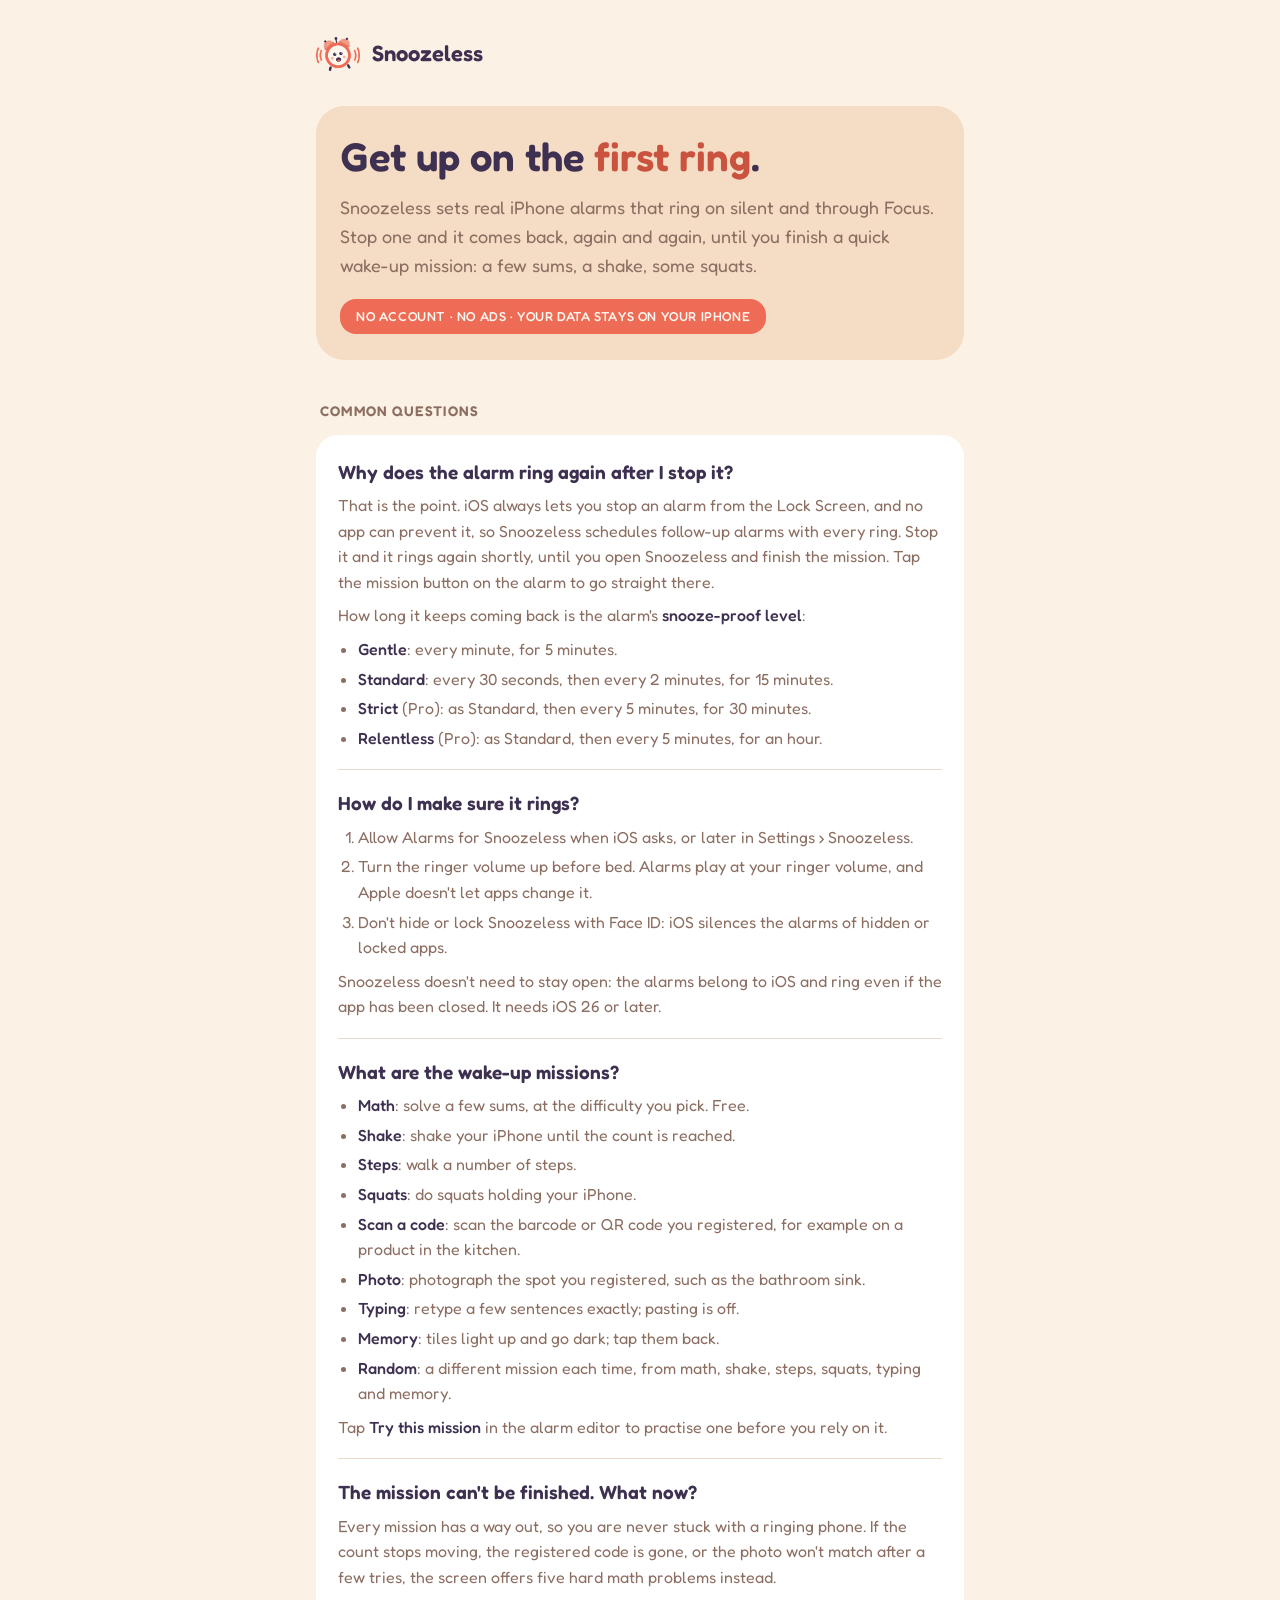
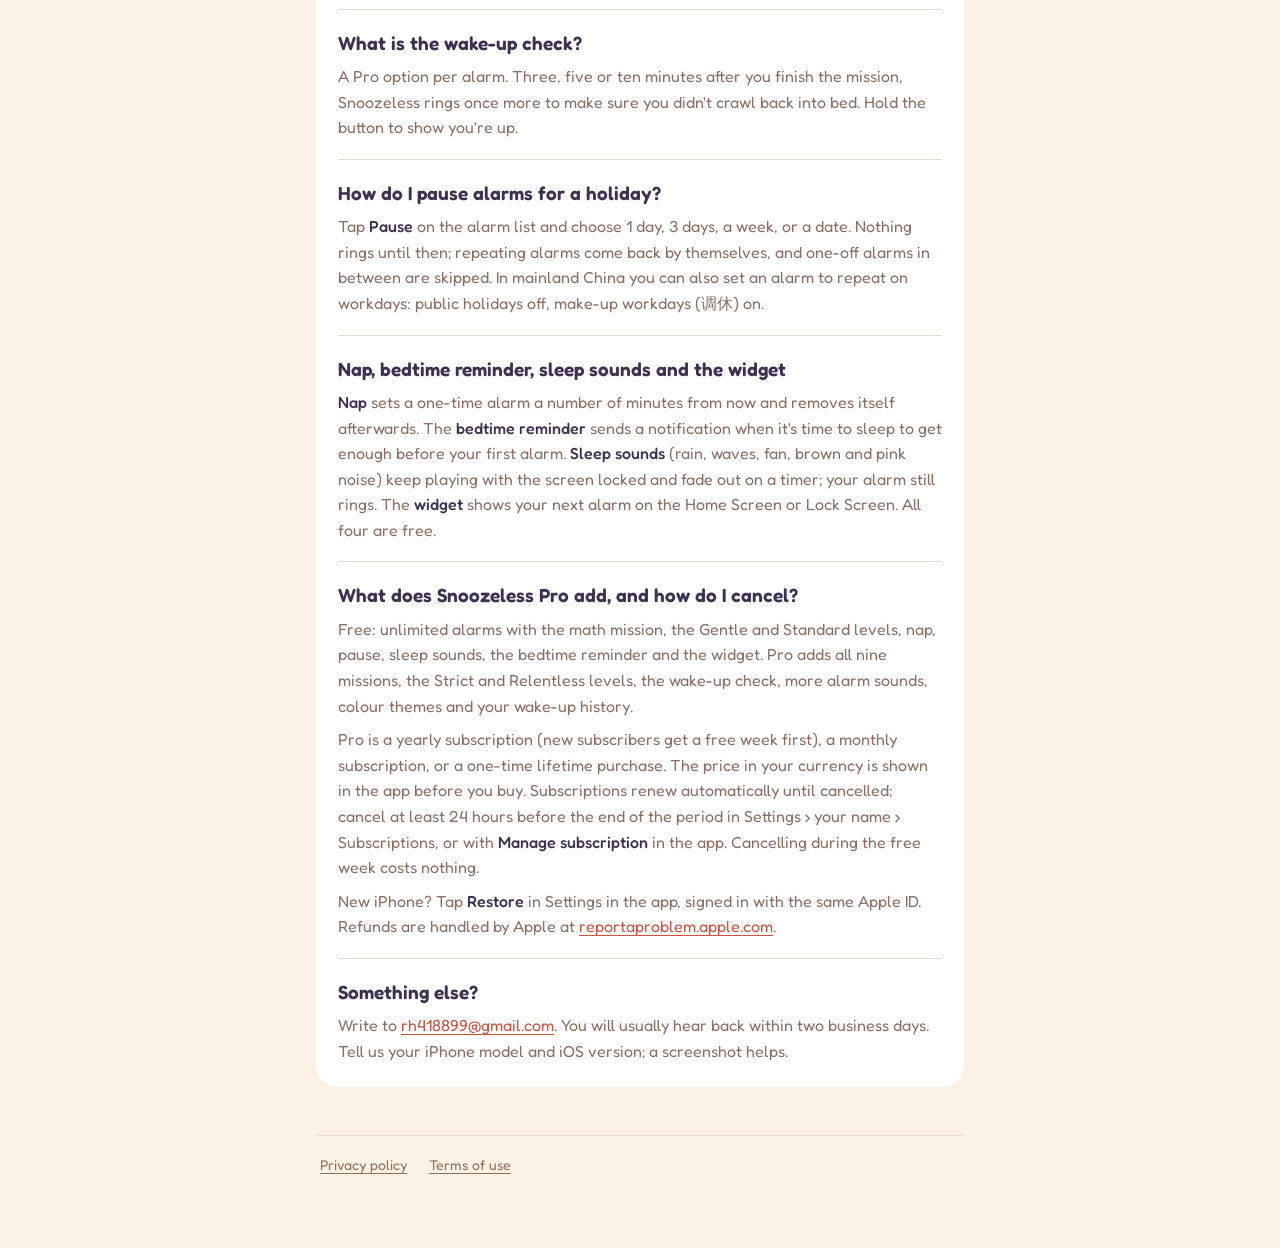
==== index.html @ d2d40687 "Support page and privacy policy for Snoozeless: Alarm Clock Co-Authored-By: Claude Opus 5.5 <noreply" ====
<!doctype html>
<html lang="en">
<head>
  <meta charset="utf-8">
  <meta name="viewport" content="width=device-width, initial-scale=1">
  <title>Snoozeless · Support</title>
  <meta name="description" content="Support for Snoozeless: Alarm Clock, the iPhone alarm that keeps coming back until you finish a quick wake-up mission.">
  <meta name="theme-color" content="#FBF1E4">
  <link rel="icon" href="favicon.png">
  <link rel="apple-touch-icon" href="apple-touch-icon.png">
  <link rel="preconnect" href="https://fonts.googleapis.com">
  <link rel="preconnect" href="https://fonts.gstatic.com" crossorigin>
  <link rel="stylesheet" href="https://fonts.googleapis.com/css2?family=Fredoka:wght@400;500;600&display=swap">
  <link rel="stylesheet" href="style.css">
</head>
<body>
<main>
  <a class="top" href="./"><img src="mark.png" alt=""><span>Snoozeless</span></a>

  <div class="hero">
    <h1>Get up on the <em>first ring</em>.</h1>
    <p class="lede">
      Snoozeless sets real iPhone alarms that ring on silent and through Focus. Stop one and it comes
      back, again and again, until you finish a quick wake-up mission: a few sums, a shake, some squats.
    </p>
    <span class="badge">NO ACCOUNT · NO ADS · YOUR DATA STAYS ON YOUR IPHONE</span>
  </div>

  <h2>Common questions</h2>
  <div class="card">
    <div class="entry">
      <strong>Why does the alarm ring again after I stop it?</strong>
      <p>
        That is the point. iOS always lets you stop an alarm from the Lock Screen, and no app can prevent
        it, so Snoozeless schedules follow-up alarms with every ring. Stop it and it rings again shortly,
        until you open Snoozeless and finish the mission. Tap the mission button on the alarm to go
        straight there.
      </p>
      <p>How long it keeps coming back is the alarm's <b>snooze-proof level</b>:</p>
      <ul>
        <li><b>Gentle</b>: every minute, for 5 minutes.</li>
        <li><b>Standard</b>: every 30 seconds, then every 2 minutes, for 15 minutes.</li>
        <li><b>Strict</b> (Pro): as Standard, then every 5 minutes, for 30 minutes.</li>
        <li><b>Relentless</b> (Pro): as Standard, then every 5 minutes, for an hour.</li>
      </ul>
    </div>
    <div class="entry">
      <strong>How do I make sure it rings?</strong>
      <ol>
        <li>Allow Alarms for Snoozeless when iOS asks, or later in Settings › Snoozeless.</li>
        <li>Turn the ringer volume up before bed. Alarms play at your ringer volume, and Apple doesn't let apps change it.</li>
        <li>Don't hide or lock Snoozeless with Face ID: iOS silences the alarms of hidden or locked apps.</li>
      </ol>
      <p>
        Snoozeless doesn't need to stay open: the alarms belong to iOS and ring even if the app has been
        closed. It needs iOS 26 or later.
      </p>
    </div>
    <div class="entry">
      <strong>What are the wake-up missions?</strong>
      <ul>
        <li><b>Math</b>: solve a few sums, at the difficulty you pick. Free.</li>
        <li><b>Shake</b>: shake your iPhone until the count is reached.</li>
        <li><b>Steps</b>: walk a number of steps.</li>
        <li><b>Squats</b>: do squats holding your iPhone.</li>
        <li><b>Scan a code</b>: scan the barcode or QR code you registered, for example on a product in the kitchen.</li>
        <li><b>Photo</b>: photograph the spot you registered, such as the bathroom sink.</li>
        <li><b>Typing</b>: retype a few sentences exactly; pasting is off.</li>
        <li><b>Memory</b>: tiles light up and go dark; tap them back.</li>
        <li><b>Random</b>: a different mission each time, from math, shake, steps, squats, typing and memory.</li>
      </ul>
      <p>Tap <b>Try this mission</b> in the alarm editor to practise one before you rely on it.</p>
    </div>
    <div class="entry">
      <strong>The mission can't be finished. What now?</strong>
      <p>
        Every mission has a way out, so you are never stuck with a ringing phone. If the count stops
        moving, the registered code is gone, or the photo won't match after a few tries, the screen offers
        five hard math problems instead.
      </p>
    </div>
    <div class="entry">
      <strong>What is the wake-up check?</strong>
      <p>
        A Pro option per alarm. Three, five or ten minutes after you finish the mission, Snoozeless rings
        once more to make sure you didn't crawl back into bed. Hold the button to show you're up.
      </p>
    </div>
    <div class="entry">
      <strong>How do I pause alarms for a holiday?</strong>
      <p>
        Tap <b>Pause</b> on the alarm list and choose 1 day, 3 days, a week, or a date. Nothing rings until
        then; repeating alarms come back by themselves, and one-off alarms in between are skipped.
        In mainland China you can also set an alarm to repeat on workdays: public holidays off, make-up
        workdays (调休) on.
      </p>
    </div>
    <div class="entry">
      <strong>Nap, bedtime reminder, sleep sounds and the widget</strong>
      <p>
        <b>Nap</b> sets a one-time alarm a number of minutes from now and removes itself afterwards.
        The <b>bedtime reminder</b> sends a notification when it's time to sleep to get enough before
        your first alarm. <b>Sleep sounds</b> (rain, waves, fan, brown and pink noise) keep playing with
        the screen locked and fade out on a timer; your alarm still rings. The <b>widget</b> shows your
        next alarm on the Home Screen or Lock Screen. All four are free.
      </p>
    </div>
    <div class="entry">
      <strong>What does Snoozeless Pro add, and how do I cancel?</strong>
      <p>
        Free: unlimited alarms with the math mission, the Gentle and Standard levels, nap, pause, sleep
        sounds, the bedtime reminder and the widget. Pro adds all nine missions, the Strict and
        Relentless levels, the wake-up check, more alarm sounds, colour themes and your wake-up history.
      </p>
      <p>
        Pro is a yearly subscription (new subscribers get a free week first), a monthly subscription, or
        a one-time lifetime purchase. The price in your currency is shown in the app before you buy.
        Subscriptions renew automatically until cancelled; cancel at least 24 hours before the end of
        the period in Settings › your name › Subscriptions, or with <b>Manage subscription</b> in the
        app. Cancelling during the free week costs nothing.
      </p>
      <p>
        New iPhone? Tap <b>Restore</b> in Settings in the app, signed in with the same Apple ID. Refunds
        are handled by Apple at <a href="https://reportaproblem.apple.com">reportaproblem.apple.com</a>.
      </p>
    </div>
    <div class="entry">
      <strong>Something else?</strong>
      <p>
        Write to <a href="mailto:rh418899@gmail.com?subject=Snoozeless">rh418899@gmail.com</a>. You will
        usually hear back within two business days. Tell us your iPhone model and iOS version; a
        screenshot helps.
      </p>
    </div>
  </div>

  <footer>
    <a href="privacy.html">Privacy policy</a>
    <a href="https://www.apple.com/legal/internet-services/itunes/dev/stdeula/">Terms of use</a>
  </footer>
</main>
</body>
</html>
---- style.css ----
:root {
  --bg: #FBF1E4;
  --card: #FFFFFF;
  --line: #EADBCD;
  --stage: #F5DCC4;
  --text: #3E3050;
  --muted: #8C6E62;
  --tomato: #EE6B55;
  --tomato-text: #C9533F;
  --font: 'Fredoka', system-ui, -apple-system, 'Segoe UI', sans-serif;
}
* { box-sizing: border-box; }
html { background: var(--bg); }
body { margin: 0; color: var(--text); background: var(--bg); font-family: var(--font); line-height: 1.6; -webkit-font-smoothing: antialiased; min-height: 100vh; }
main { max-width: 680px; margin: 0 auto; padding: 36px 16px 72px; }
.top { display: inline-flex; align-items: center; gap: 12px; text-decoration: none; color: var(--text); }
.top img { width: 44px; height: auto; }
.top span { font-weight: 600; font-size: 22px; }
.hero { margin-top: 28px; background: var(--stage); border-radius: 28px; padding: 28px 24px 26px; }
h1 { font-weight: 600; font-size: 40px; line-height: 1.12; margin: 0; }
h1 em { font-style: normal; color: var(--tomato-text); }
.lede { font-size: 18px; color: var(--muted); margin: 14px 0 0; }
.meta { font-size: 13px; color: var(--muted); margin: 10px 0 0; }
.badge { display: inline-block; margin-top: 20px; padding: 7px 16px; border-radius: 16px; background: var(--tomato); color: #FFF6EE; font-weight: 500; font-size: 13px; letter-spacing: 0.6px; }
h2 { font-size: 14px; font-weight: 600; letter-spacing: 1.2px; text-transform: uppercase; color: var(--muted); margin: 40px 4px 12px; }
.card { background: var(--card); border-radius: 22px; padding: 4px 22px; }
.entry { padding: 18px 0; border-bottom: 1px solid var(--line); }
.entry:last-child { border-bottom: 0; }
.entry strong { display: block; font-weight: 600; font-size: 19px; margin-bottom: 6px; }
.entry p, .entry ul, .entry ol { margin: 0; color: var(--muted); font-size: 16px; }
.entry ul, .entry ol { padding-left: 20px; }
.entry li + li { margin-top: 4px; }
.entry p + p, .entry p + ul, .entry ul + p, .entry p + ol, .entry ol + p { margin-top: 8px; }
.entry b { color: var(--text); font-weight: 500; }
p { color: var(--muted); }
a { color: var(--tomato-text); text-underline-offset: 3px; }
footer { margin-top: 48px; padding: 18px 4px 0; border-top: 1px solid var(--line); font-size: 14px; color: var(--muted); }
footer a { color: var(--muted); margin-right: 18px; }
@media (max-width: 480px) { h1 { font-size: 32px; } .lede { font-size: 16.5px; } .hero { padding: 22px 18px; } .card { padding: 2px 18px; } }
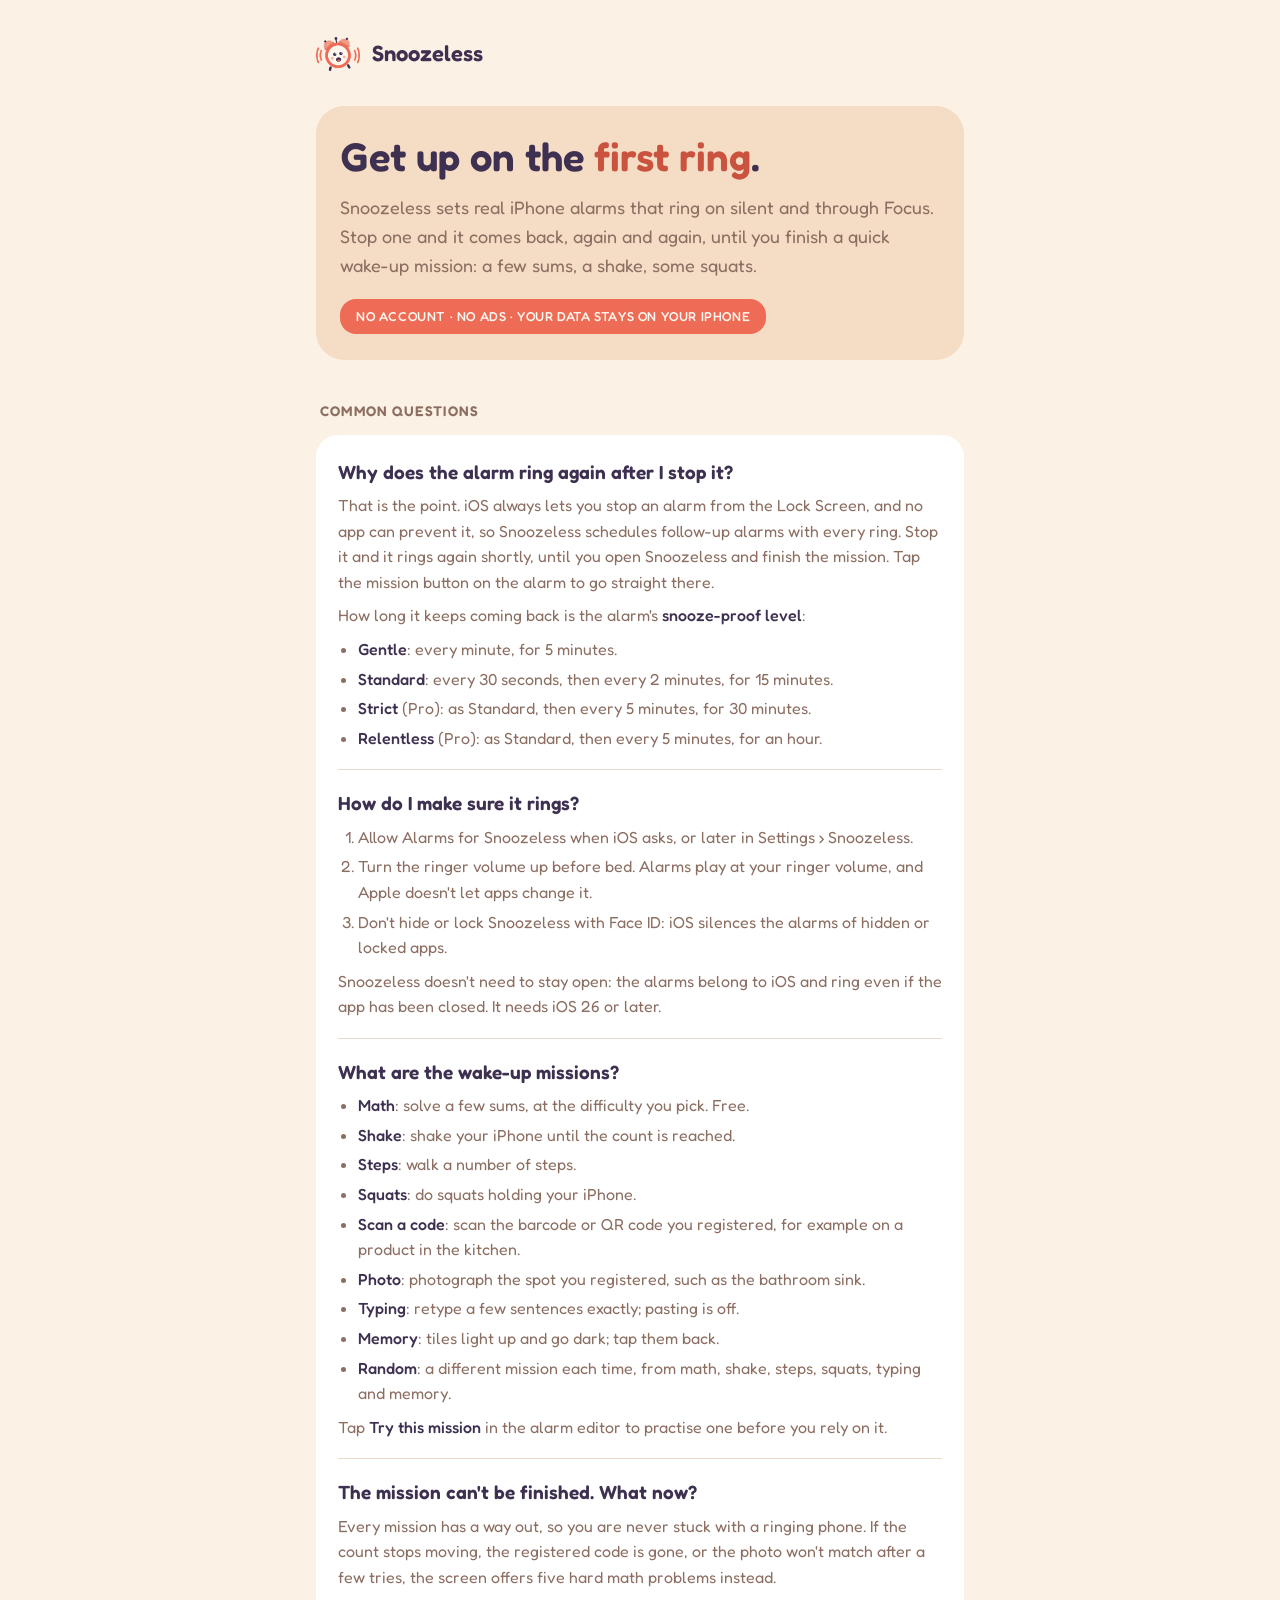
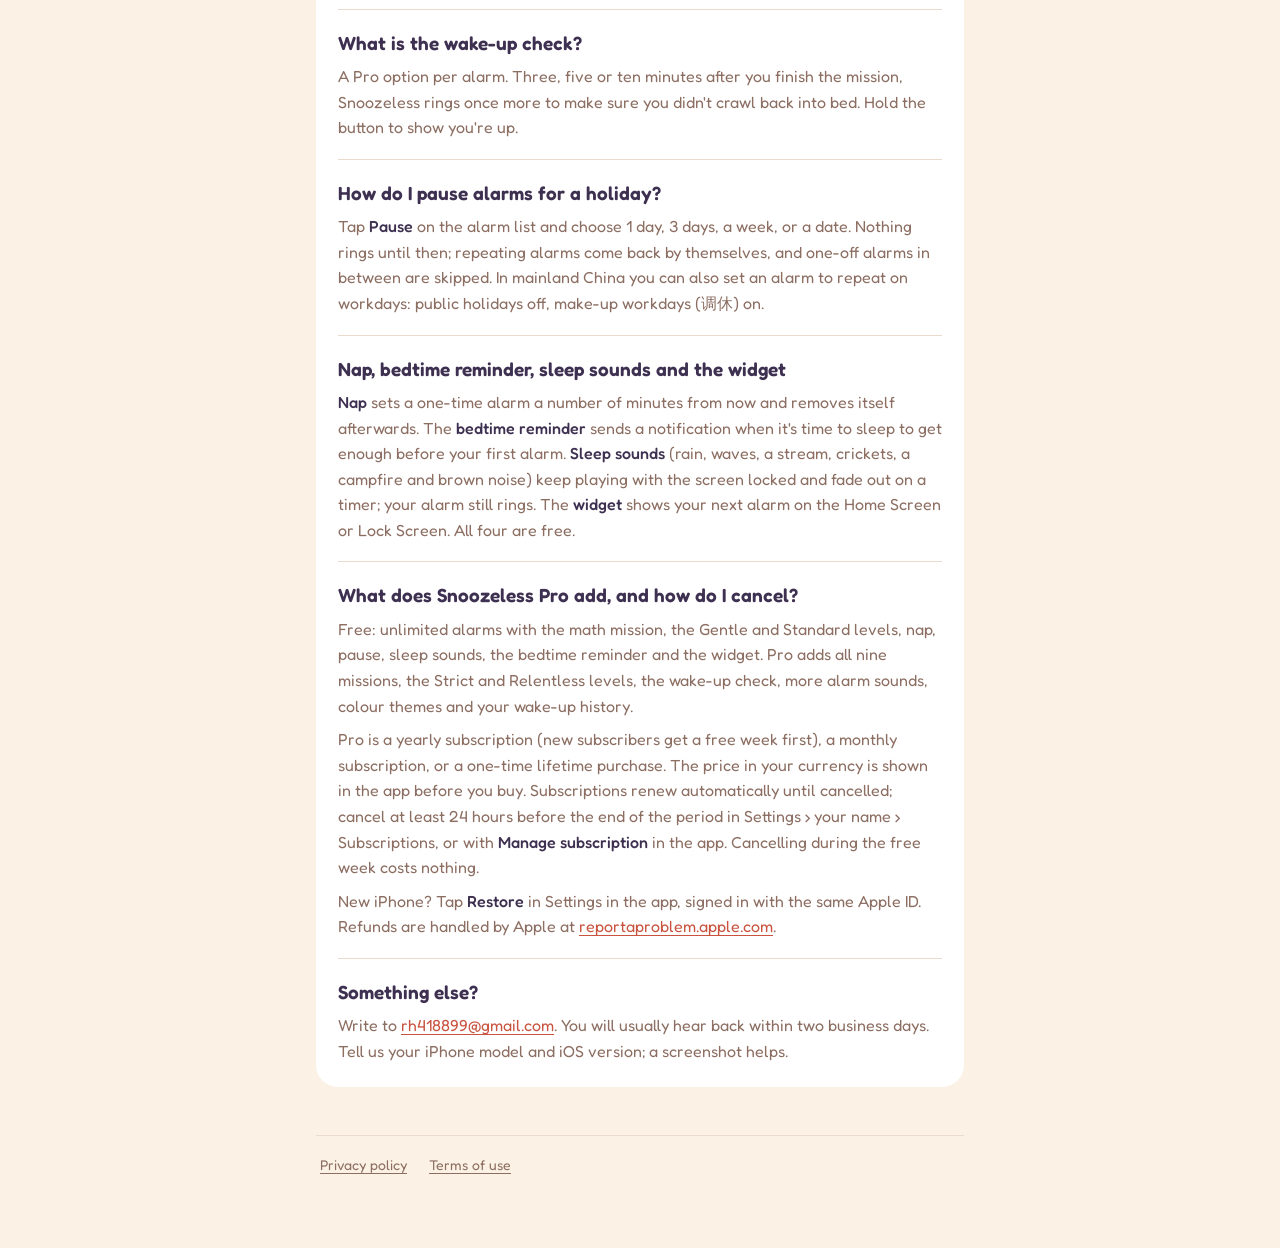
==== commit d2eaeea1: "Sleep sounds: rain, waves, stream, crickets, campfire, brown noise Co-Authored-By: Claude Opus 5.5 <" ====
--- a/index.html
+++ b/index.html
@@ -100,7 +100,7 @@
       <p>
         <b>Nap</b> sets a one-time alarm a number of minutes from now and removes itself afterwards.
         The <b>bedtime reminder</b> sends a notification when it's time to sleep to get enough before
-        your first alarm. <b>Sleep sounds</b> (rain, waves, fan, brown and pink noise) keep playing with
+        your first alarm. <b>Sleep sounds</b> (rain, waves, a stream, crickets, a campfire and brown noise) keep playing with
         the screen locked and fade out on a timer; your alarm still rings. The <b>widget</b> shows your
         next alarm on the Home Screen or Lock Screen. All four are free.
       </p>
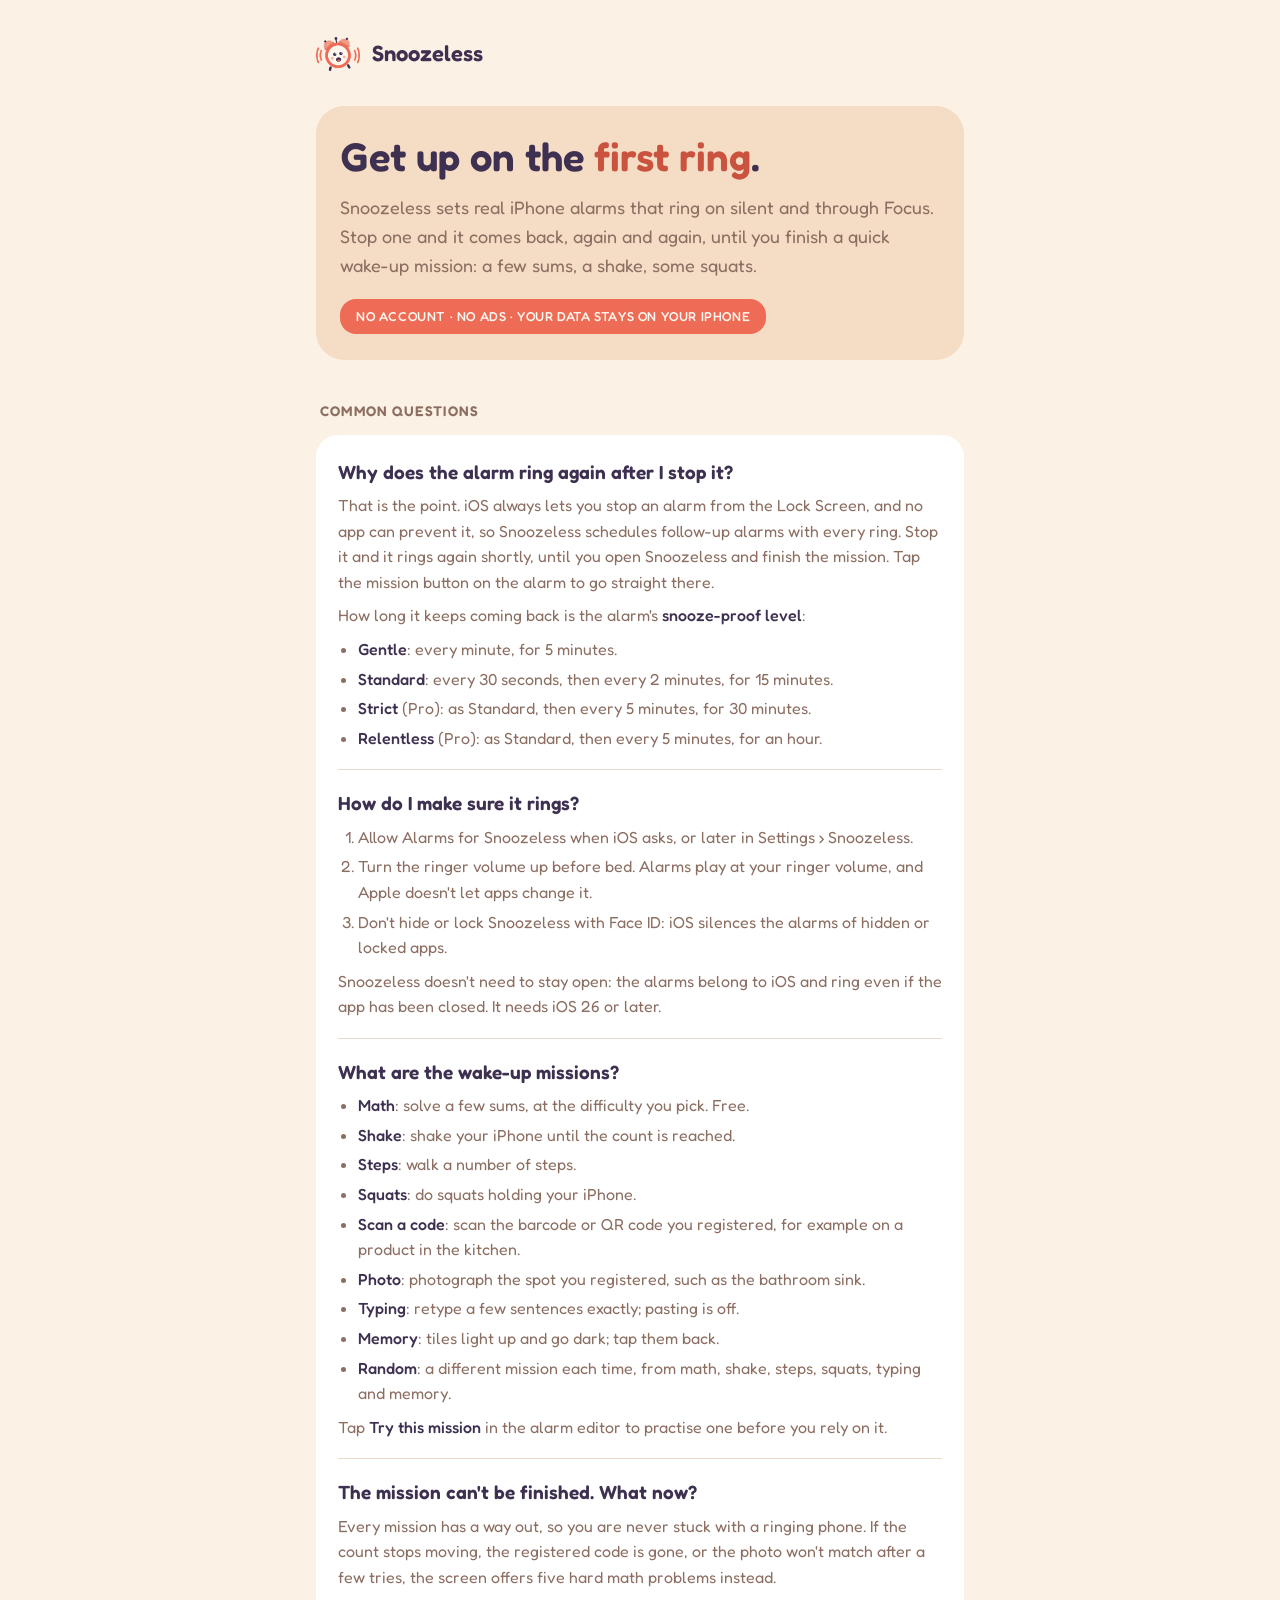
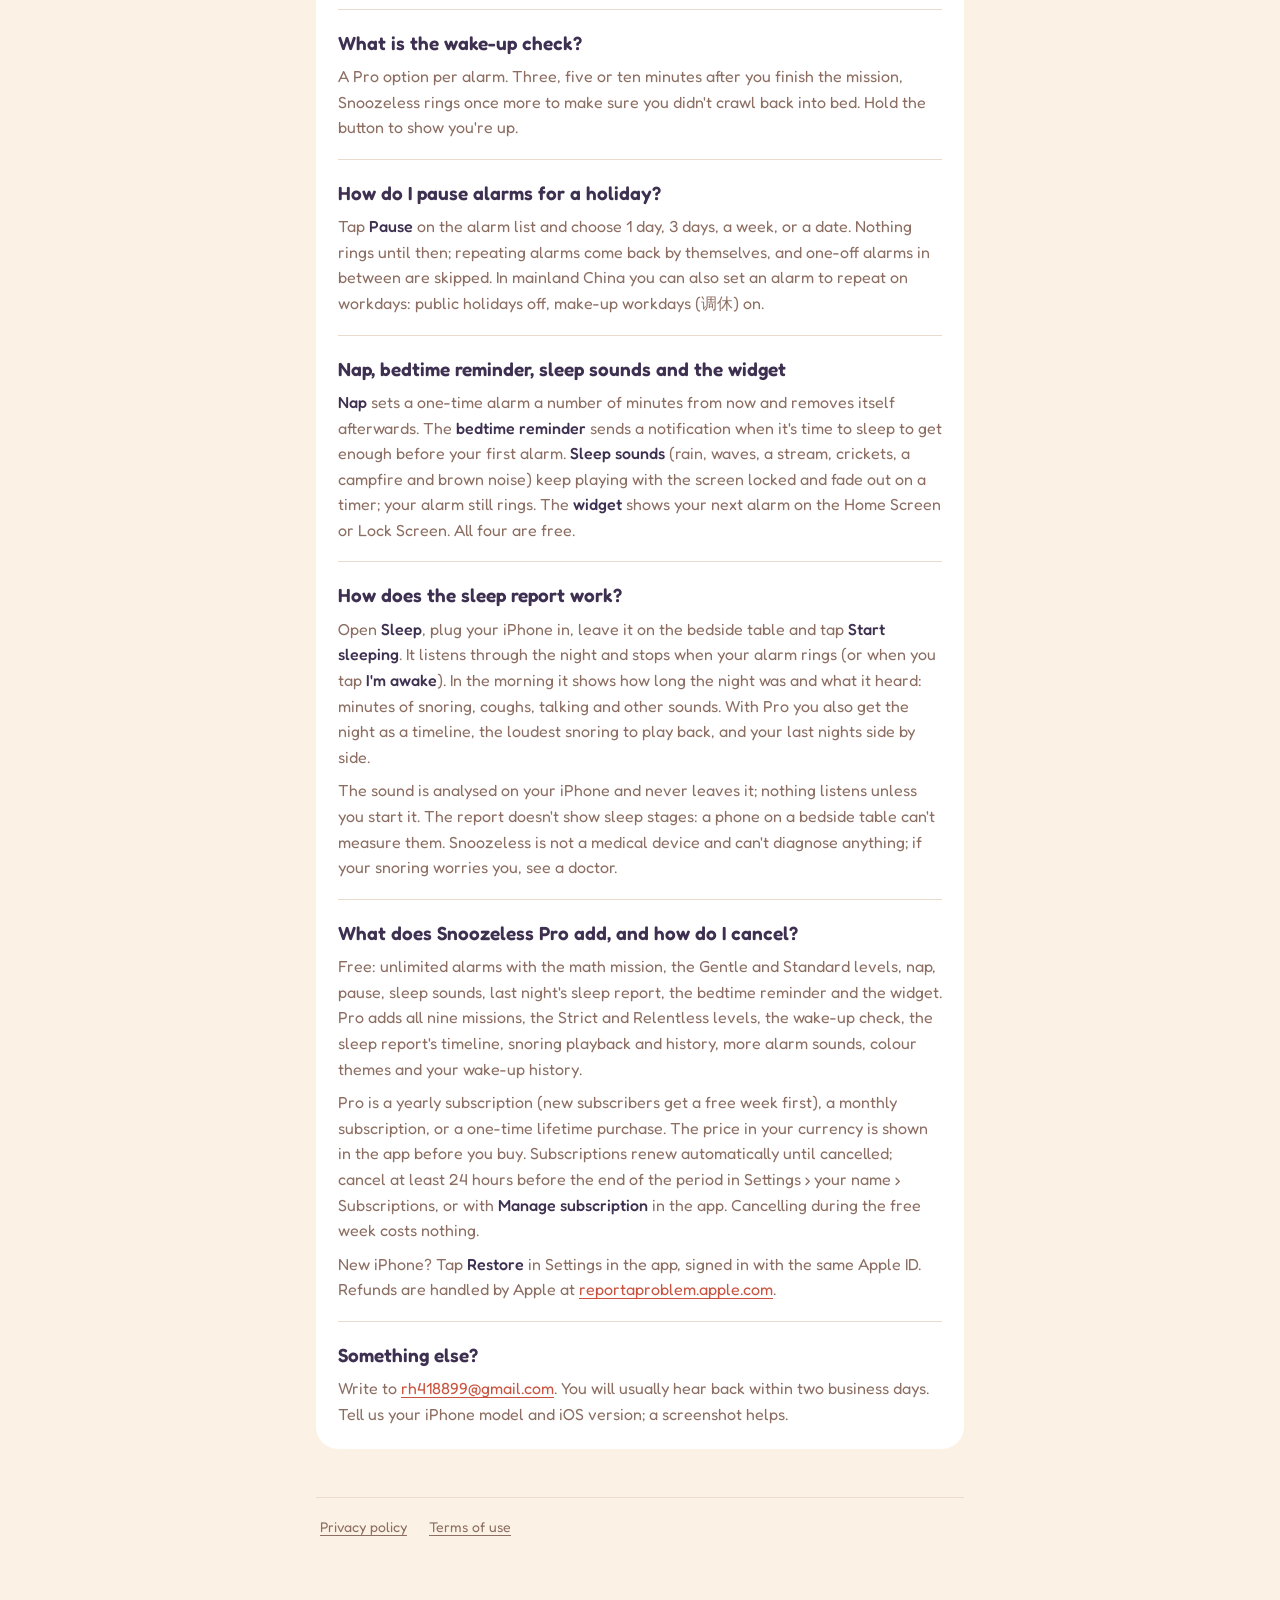
==== commit ab088517: "Sleep report: microphone section, what a night keeps, how it works Co-Authored-By: Claude Opus 5.5 <" ====
--- a/index.html
+++ b/index.html
@@ -106,11 +106,27 @@
       </p>
     </div>
     <div class="entry">
+      <strong>How does the sleep report work?</strong>
+      <p>
+        Open <b>Sleep</b>, plug your iPhone in, leave it on the bedside table and tap <b>Start
+        sleeping</b>. It listens through the night and stops when your alarm rings (or when you tap
+        <b>I'm awake</b>). In the morning it shows how long the night was and what it heard: minutes of
+        snoring, coughs, talking and other sounds. With Pro you also get the night as a timeline, the
+        loudest snoring to play back, and your last nights side by side.
+      </p>
+      <p>
+        The sound is analysed on your iPhone and never leaves it; nothing listens unless you start it.
+        The report doesn't show sleep stages: a phone on a bedside table can't measure them. Snoozeless
+        is not a medical device and can't diagnose anything; if your snoring worries you, see a doctor.
+      </p>
+    </div>
+    <div class="entry">
       <strong>What does Snoozeless Pro add, and how do I cancel?</strong>
       <p>
         Free: unlimited alarms with the math mission, the Gentle and Standard levels, nap, pause, sleep
-        sounds, the bedtime reminder and the widget. Pro adds all nine missions, the Strict and
-        Relentless levels, the wake-up check, more alarm sounds, colour themes and your wake-up history.
+        sounds, last night's sleep report, the bedtime reminder and the widget. Pro adds all nine
+        missions, the Strict and Relentless levels, the wake-up check, the sleep report's timeline,
+        snoring playback and history, more alarm sounds, colour themes and your wake-up history.
       </p>
       <p>
         Pro is a yearly subscription (new subscribers get a free week first), a monthly subscription, or
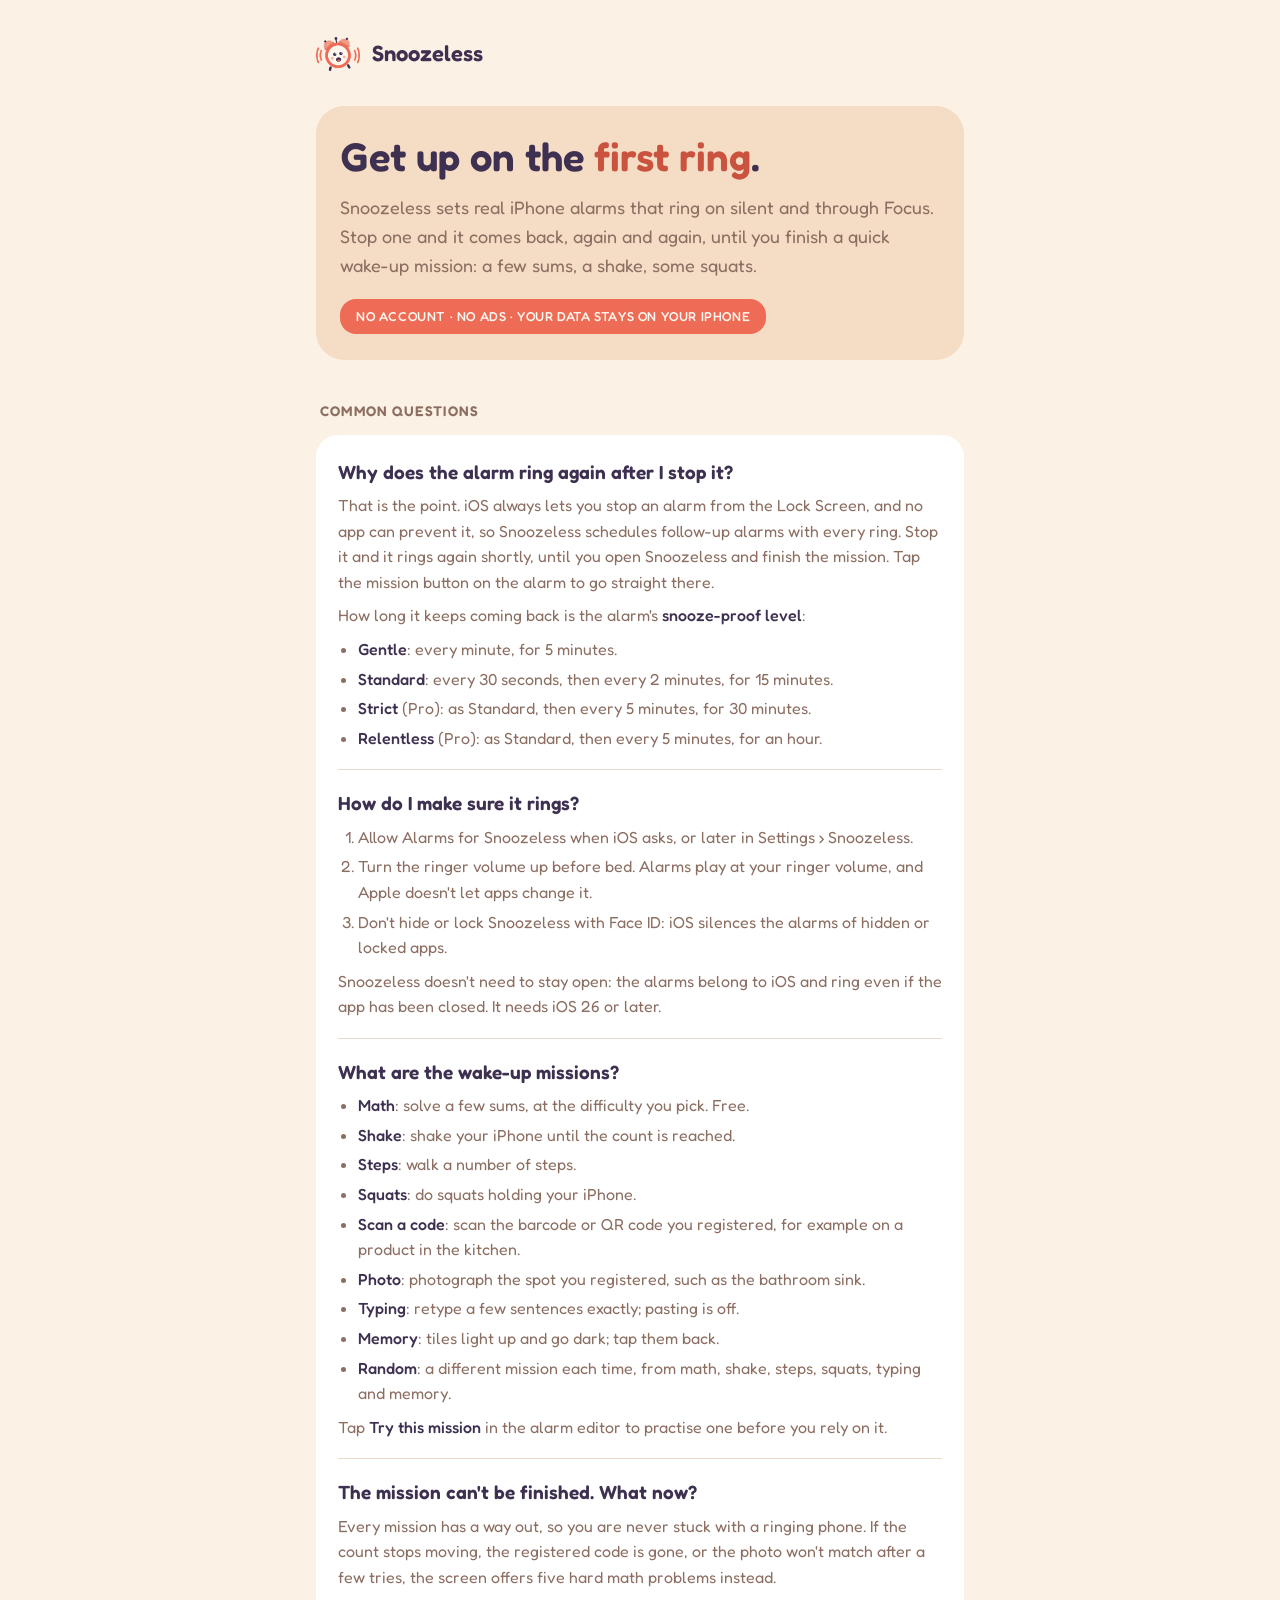
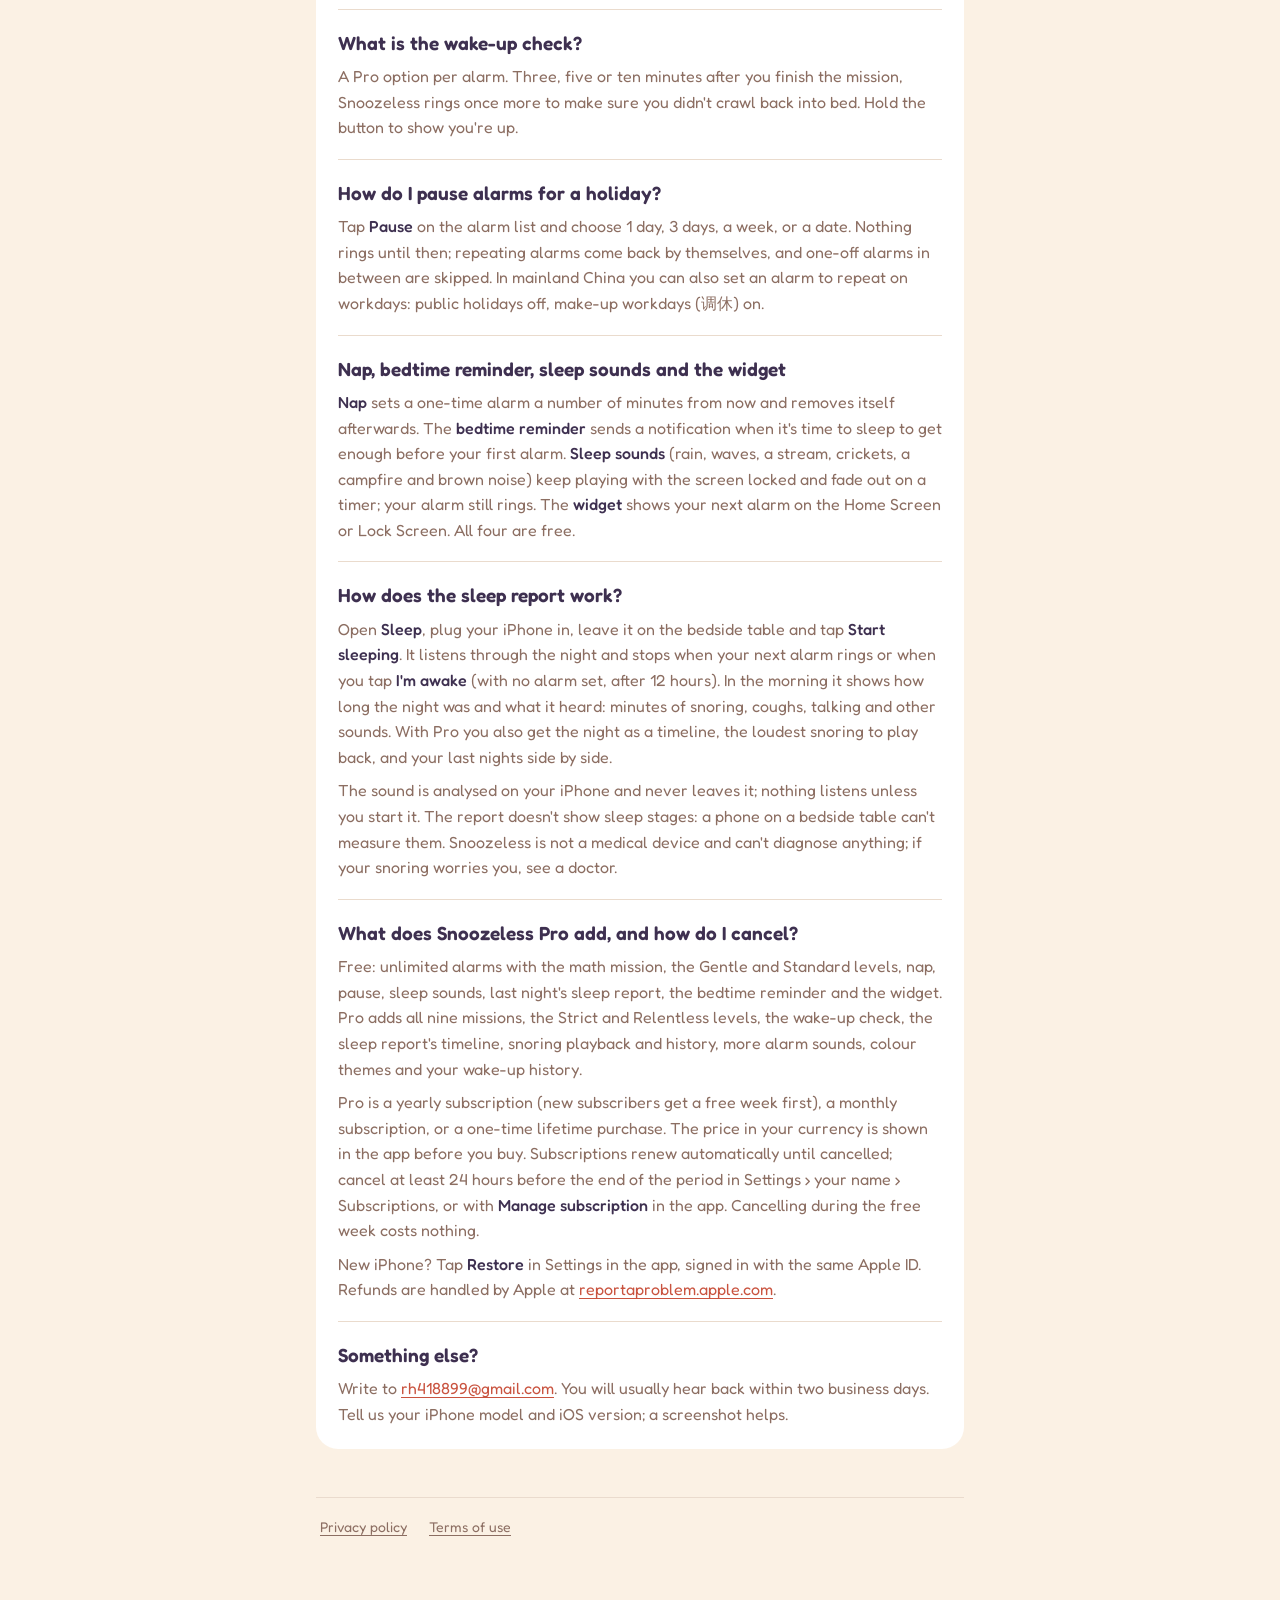
==== commit f5b1d9e1: "Privacy policy: when the microphone stops, Pro-only clips, what is backed up The sleep report stops " ====
--- a/index.html
+++ b/index.html
@@ -109,8 +109,9 @@
       <strong>How does the sleep report work?</strong>
       <p>
         Open <b>Sleep</b>, plug your iPhone in, leave it on the bedside table and tap <b>Start
-        sleeping</b>. It listens through the night and stops when your alarm rings (or when you tap
-        <b>I'm awake</b>). In the morning it shows how long the night was and what it heard: minutes of
+        sleeping</b>. It listens through the night and stops when your next alarm rings or when you tap
+        <b>I'm awake</b> (with no alarm set, after 12 hours). In the morning it shows how long the night
+        was and what it heard: minutes of
         snoring, coughs, talking and other sounds. With Pro you also get the night as a timeline, the
         loudest snoring to play back, and your last nights side by side.
       </p>
